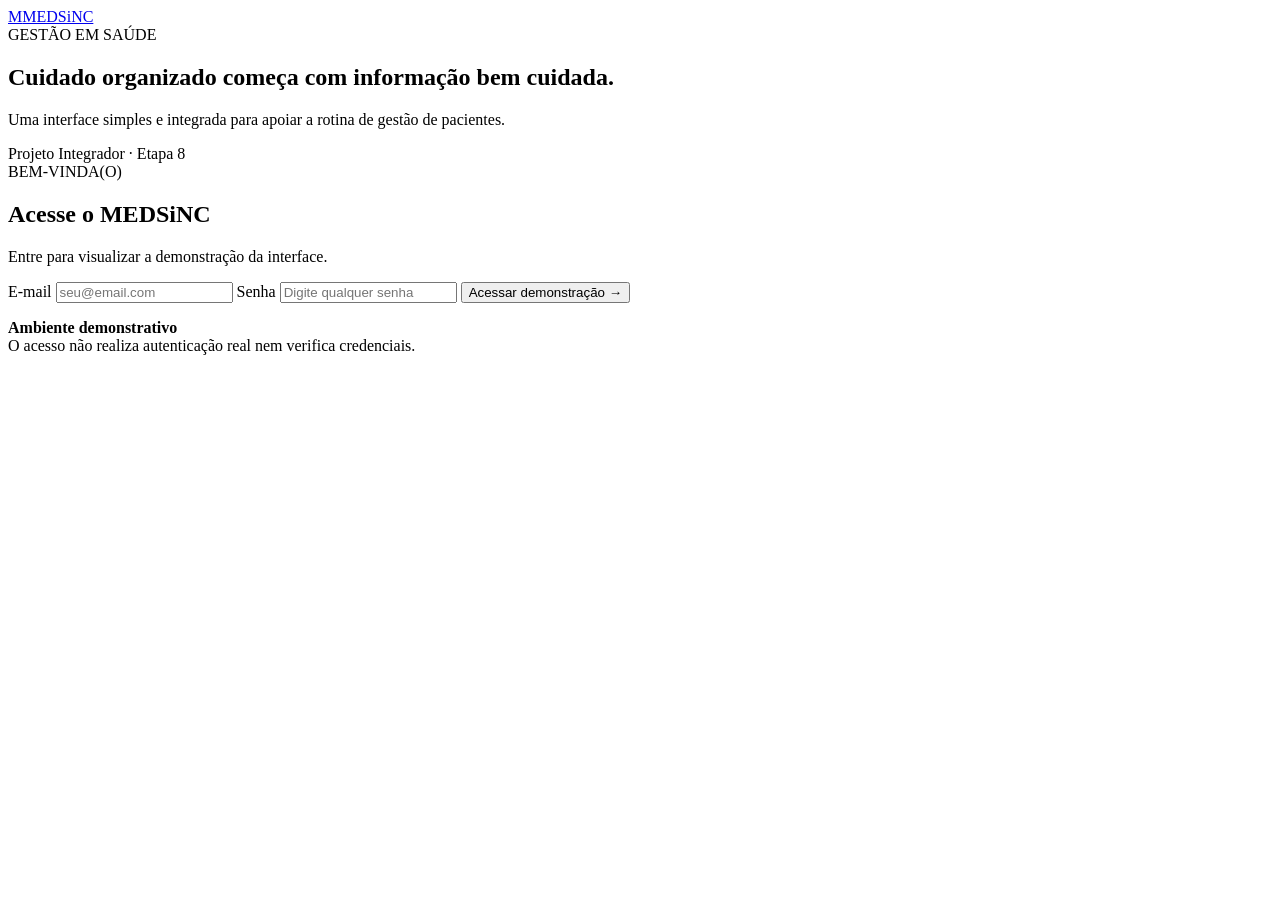
==== src/main/resources/static/index.html @ a8808d3c "feat(web): incorpora interface da Etapa 8" ====
<!DOCTYPE html>
<html lang="pt-BR">
<head>
  <meta charset="UTF-8">
  <meta name="viewport" content="width=device-width, initial-scale=1.0">
  <meta name="description" content="MEDSiNC — interface web demonstrativa para gestão de pacientes.">
    <meta name="author" content="Ana Clara Cruz">
  <title>Acesso | MEDSiNC</title>
  <link rel="stylesheet" href="assets/css/styles.css">
</head>
<body class="login-page">
  <main class="login-shell">
    <section class="login-brand">
      <a class="brand brand-light" href="index.html"><span class="brand-mark">M</span><span>MEDSiNC</span></a>
      <div class="brand-message">
        <span class="eyebrow">GESTÃO EM SAÚDE</span>
        <h1>Cuidado organizado começa com informação bem cuidada.</h1>
        <p>Uma interface simples e integrada para apoiar a rotina de gestão de pacientes.</p>
      </div>
      <span class="login-footnote">Projeto Integrador · Etapa 8</span>
    </section>
    <section class="login-panel">
      <div class="login-card">
        <span class="eyebrow">BEM-VINDA(O)</span>
        <h2>Acesse o MEDSiNC</h2>
        <p class="muted">Entre para visualizar a demonstração da interface.</p>
        <form id="login-form" class="form-stack">
          <label for="login-email">E-mail</label>
          <input id="login-email" name="email" type="email" placeholder="seu@email.com" autocomplete="username" required>
          <label for="login-password">Senha</label>
          <input id="login-password" name="password" type="password" placeholder="Digite qualquer senha" autocomplete="current-password" required>
          <button class="button button-primary button-full" type="submit">Acessar demonstração <span aria-hidden="true">→</span></button>
          <p id="login-feedback" class="form-feedback" role="status"></p>
        </form>
        <div class="demo-note"><strong>Ambiente demonstrativo</strong><br>O acesso não realiza autenticação real nem verifica credenciais.</div>
      </div>
    </section>
  </main>
  <script src="assets/js/app.js" defer></script>
</body>
</html>
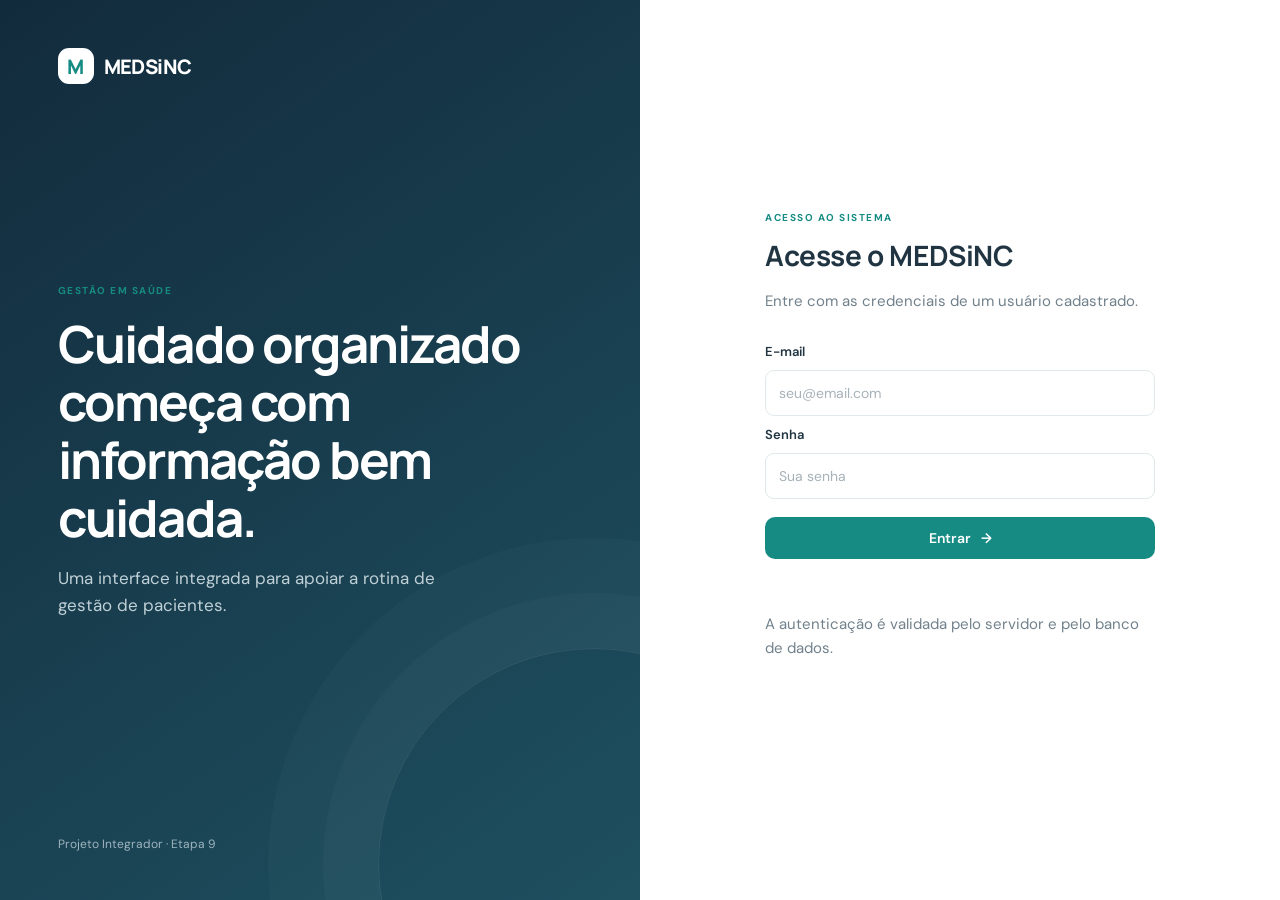
==== commit 0e71bd35: "feat(web): replace demo login copy with real authentication" ====
--- a/src/main/resources/static/index.html
+++ b/src/main/resources/static/index.html
@@ -3,8 +3,8 @@
 <head>
   <meta charset="UTF-8">
   <meta name="viewport" content="width=device-width, initial-scale=1.0">
-  <meta name="description" content="MEDSiNC — interface web demonstrativa para gestão de pacientes.">
-    <meta name="author" content="Ana Clara Cruz">
+  <meta name="description" content="MEDSiNC — aplicação web integrada para gestão de pacientes.">
+  <meta name="author" content="Ana Clara Cruz">
   <title>Acesso | MEDSiNC</title>
   <link rel="stylesheet" href="assets/css/styles.css">
 </head>
@@ -15,27 +15,27 @@
       <div class="brand-message">
         <span class="eyebrow">GESTÃO EM SAÚDE</span>
         <h1>Cuidado organizado começa com informação bem cuidada.</h1>
-        <p>Uma interface simples e integrada para apoiar a rotina de gestão de pacientes.</p>
+        <p>Uma interface integrada para apoiar a rotina de gestão de pacientes.</p>
       </div>
-      <span class="login-footnote">Projeto Integrador · Etapa 8</span>
+      <span class="login-footnote">Projeto Integrador · Etapa 9</span>
     </section>
     <section class="login-panel">
       <div class="login-card">
-        <span class="eyebrow">BEM-VINDA(O)</span>
+        <span class="eyebrow">ACESSO AO SISTEMA</span>
         <h2>Acesse o MEDSiNC</h2>
-        <p class="muted">Entre para visualizar a demonstração da interface.</p>
+        <p class="muted">Entre com as credenciais de um usuário cadastrado.</p>
         <form id="login-form" class="form-stack">
           <label for="login-email">E-mail</label>
           <input id="login-email" name="email" type="email" placeholder="seu@email.com" autocomplete="username" required>
           <label for="login-password">Senha</label>
-          <input id="login-password" name="password" type="password" placeholder="Digite qualquer senha" autocomplete="current-password" required>
-          <button class="button button-primary button-full" type="submit">Acessar demonstração <span aria-hidden="true">→</span></button>
-          <p id="login-feedback" class="form-feedback" role="status"></p>
+          <input id="login-password" name="password" type="password" placeholder="Sua senha" autocomplete="current-password" required>
+          <button class="button button-primary button-full" type="submit">Entrar <span aria-hidden="true">→</span></button>
+          <p id="login-feedback" class="form-feedback" role="status" aria-live="polite"></p>
         </form>
-        <div class="demo-note"><strong>Ambiente demonstrativo</strong><br>O acesso não realiza autenticação real nem verifica credenciais.</div>
+        <p class="muted">A autenticação é validada pelo servidor e pelo banco de dados.</p>
       </div>
     </section>
   </main>
   <script src="assets/js/app.js" defer></script>
 </body>
-</html>+</html>
--- a/src/main/resources/static/assets/css/styles.css
+++ b/src/main/resources/static/assets/css/styles.css
@@ -0,0 +1,5 @@
+@import url('https://fonts.googleapis.com/css2?family=DM+Sans:wght@400;500;600;700&family=Manrope:wght@400;500;600;700;800&display=swap');
+:root{--navy:#142c3d;--navy-2:#1d4054;--teal:#168b83;--teal-dark:#10746e;--mint:#e8f5f2;--bg:#f4f7f8;--surface:#fff;--text:#203442;--muted:#71818b;--line:#e2e9ec;--danger:#c34444;--shadow:0 14px 40px rgba(22,48,64,.07);--radius:16px}
+*{box-sizing:border-box}body{margin:0;font-family:'DM Sans',sans-serif;color:var(--text);background:var(--bg);font-size:15px}h1,h2,h3,strong,.brand{font-family:'Manrope',sans-serif}h1{font-size:30px;letter-spacing:-.8px;margin:8px 0}h2{font-size:22px;letter-spacing:-.4px;margin:0 0 8px}p{line-height:1.6}.muted,.card-heading p{color:var(--muted)}.eyebrow{font-size:10px;letter-spacing:1.5px;font-weight:700;color:var(--teal);display:block}.brand{display:flex;align-items:center;gap:10px;text-decoration:none;color:var(--navy);font-size:20px;font-weight:800;letter-spacing:-.6px}.brand-mark{display:grid;place-items:center;width:36px;height:36px;border-radius:11px;background:var(--teal);color:#fff;font-size:20px}.button{display:inline-flex;align-items:center;justify-content:center;gap:10px;border:0;border-radius:10px;padding:12px 17px;font:600 14px 'DM Sans',sans-serif;text-decoration:none;cursor:pointer;transition:.2s}.button-primary{background:var(--teal);color:#fff}.button-primary:hover{background:var(--teal-dark);transform:translateY(-1px)}.button-quiet{background:#edf2f4;color:var(--navy)}.button-quiet:hover{background:#e2eaed}.button-full{width:100%;margin-top:8px}.login-page{min-height:100vh;background:#fff}.login-shell{min-height:100vh;display:grid;grid-template-columns:1fr 1fr}.login-brand{background:linear-gradient(145deg,#122b3c,#1e5060);color:#fff;padding:48px 9%;display:flex;flex-direction:column;justify-content:space-between;position:relative;overflow:hidden}.login-brand:after{content:"";position:absolute;width:430px;height:430px;border:1px solid rgba(255,255,255,.09);border-radius:50%;right:-170px;bottom:-180px;box-shadow:0 0 0 55px rgba(255,255,255,.025),0 0 0 110px rgba(255,255,255,.02)}.brand-light{color:#fff}.brand-light .brand-mark{background:#fff;color:var(--teal)}.brand-message{max-width:510px;position:relative;z-index:1}.eyebrow-light{color:#8bd4c9}.brand-message h1{font-size:clamp(34px,4vw,52px);line-height:1.13;letter-spacing:-1.8px;margin:18px 0}.brand-message p{color:#c0d0d7;font-size:17px;max-width:420px}.login-footnote{color:#9eb4be;font-size:12px;position:relative;z-index:1}.login-panel{display:grid;place-items:center;padding:40px 24px}.login-card{width:min(100%,390px)}.login-card h2{font-size:28px;margin-top:12px}.login-card>.muted{margin-bottom:30px}.form-stack{display:flex;flex-direction:column;gap:10px}.form-stack label,.field label,.search-field label{font-weight:600;font-size:13px}.form-stack input,.field input,.field select,.search-field input{width:100%;height:46px;border:1px solid var(--line);border-radius:9px;padding:0 13px;background:#fff;color:var(--text);font:14px 'DM Sans',sans-serif;outline:none;transition:.2s}.form-stack input:focus,.field input:focus,.field select:focus,.search-field input:focus{border-color:var(--teal);box-shadow:0 0 0 3px rgba(22,139,131,.1)}input::placeholder{color:#a7b2b8}.demo-note{margin-top:26px;padding:14px 16px;background:var(--mint);border-radius:10px;color:#52716e;font-size:12px;line-height:1.7}.demo-note strong{color:#23645e}.app-layout{min-height:100vh}.sidebar{width:250px;background:#fff;border-right:1px solid var(--line);position:fixed;inset:0 auto 0 0;padding:28px 18px;display:flex;flex-direction:column;z-index:2}.sidebar .brand{padding:0 10px 42px}.nav-caption{font-size:10px;letter-spacing:1.3px;font-weight:700;color:#9aa8ae;padding:0 12px 12px}.side-nav{display:grid;gap:6px}.nav-link{display:flex;align-items:center;gap:12px;padding:12px;border-radius:9px;text-decoration:none;color:#657680;font-weight:500;font-size:14px}.nav-link span{font-size:18px;width:20px;text-align:center}.nav-link:hover,.nav-link.active{background:var(--mint);color:var(--teal-dark)}.sidebar-bottom{margin-top:auto;border-top:1px solid var(--line);padding:20px 5px 0;display:flex;align-items:center;gap:10px;font-size:12px}.avatar{width:34px;height:34px;border-radius:50%;background:#e6f1ef;color:var(--teal-dark);display:grid;place-items:center;font-weight:700}.sidebar-bottom strong,.sidebar-bottom small{display:block}.sidebar-bottom small{color:var(--muted);margin-top:3px}.main-content{margin-left:250px;padding:36px clamp(24px,4vw,62px);max-width:1600px}.topbar{display:flex;align-items:center;justify-content:space-between;gap:20px;margin-bottom:30px}.topbar h1{margin-bottom:3px}.topbar p{margin:5px 0 0}.welcome-card{background:linear-gradient(110deg,#183b4e,#236c70);border-radius:var(--radius);padding:32px 36px;color:#fff;display:flex;align-items:center;justify-content:space-between;overflow:hidden;position:relative}.welcome-card h2{font-size:27px;margin:12px 0 6px}.welcome-card p{color:#c7dcde;margin:0}.welcome-symbol{font-size:72px;color:rgba(255,255,255,.22);padding:0 24px}.section-heading{margin:32px 0 16px}.section-heading h2{font-size:19px;margin:5px 0}.stats-grid{display:grid;grid-template-columns:repeat(3,1fr);gap:16px}.stat-card,.content-card{background:#fff;border:1px solid var(--line);border-radius:var(--radius);box-shadow:var(--shadow)}.stat-card{padding:22px;display:flex;flex-direction:column;align-items:flex-start;gap:8px}.stat-icon,.action-icon{width:38px;height:38px;border-radius:11px;display:grid;place-items:center;background:var(--mint);color:var(--teal);font-size:20px}.stat-label{font-size:12px;color:var(--muted)}.stat-card>strong{font-size:30px;color:var(--navy)}.stat-card .stat-word{font-size:18px;margin:7px 0}.stat-card small,.action-card small{font-size:12px;color:var(--muted);line-height:1.5}.text-link{font-size:12px;font-weight:700;color:var(--teal-dark);text-decoration:none}.action-grid{display:grid;grid-template-columns:1fr 1fr;gap:16px;margin-top:20px}.action-card{display:flex;align-items:center;gap:14px;padding:19px;background:#fff;border:1px solid var(--line);border-radius:14px;text-decoration:none;color:var(--text);transition:.2s}.action-card:hover{border-color:#a9d6d0;transform:translateY(-2px)}.action-card strong,.action-card small{display:block}.action-card small{margin-top:4px}.action-arrow{margin-left:auto;color:var(--teal);font-size:20px}.notice{padding:13px 16px;border-radius:10px;background:#edf3f5;color:#627681;font-size:12px;margin:24px 0}.notice strong{color:#405a67}.page-footer{color:#9aa8ae;font-size:11px;padding:20px 0;border-top:1px solid var(--line);margin-top:28px}.content-card{padding:26px}.card-heading{display:flex;justify-content:space-between;align-items:flex-start;border-bottom:1px solid var(--line);padding-bottom:18px;margin-bottom:22px}.card-heading p{font-size:13px;margin:0}.required-note{font-size:11px;color:var(--muted)}.form-grid{display:grid;grid-template-columns:1fr 1fr;gap:20px}.field{display:flex;flex-direction:column;gap:8px}.field-span-2{grid-column:span 2}.field-hint,.field-error{font-size:11px;color:var(--muted);min-height:13px}.field-error{color:var(--danger)}.field.invalid input,.field.invalid select{border-color:var(--danger)}.form-actions{display:flex;justify-content:flex-end;gap:10px;border-top:1px solid var(--line);margin-top:24px;padding-top:20px}.form-feedback{font-size:13px;min-height:18px;margin:10px 0 0;color:var(--teal-dark)}.form-feedback.error{color:var(--danger)}.search-row{display:flex;align-items:flex-end;gap:12px}.search-field{flex:1;display:grid;gap:8px}.table-meta{display:flex;justify-content:space-between;align-items:center;padding:22px 0 12px;font-size:12px}.table-wrap{overflow-x:auto}table{width:100%;border-collapse:collapse;white-space:nowrap}th{text-align:left;background:#f6f9fa;color:#71818b;font-size:10px;letter-spacing:.8px;text-transform:uppercase;padding:13px}td{padding:15px 13px;border-bottom:1px solid var(--line);font-size:13px}tbody tr:hover{background:#fbfdfd}.empty-state{text-align:center;color:var(--muted);padding:30px}.table-id{color:var(--teal-dark);font-weight:700}.table-name{font-weight:600}.status-pill{display:inline-block;padding:5px 9px;border-radius:20px;background:var(--mint);color:var(--teal-dark);font-size:10px;font-weight:700}
+@media(max-width:900px){.sidebar{width:210px}.main-content{margin-left:210px;padding:28px 22px}.stats-grid{grid-template-columns:1fr 1fr}.stats-grid .stat-card:last-child{grid-column:span 2}}
+@media(max-width:650px){.login-shell{grid-template-columns:1fr}.login-brand{min-height:290px;padding:28px}.brand-message{margin:42px 0 24px}.brand-message h1{font-size:32px}.login-footnote{display:none}.login-panel{padding:42px 24px}.sidebar{position:static;width:auto;padding:14px 16px;border-right:0;border-bottom:1px solid var(--line)}.sidebar .brand{padding:0 5px 14px}.nav-caption,.sidebar-bottom{display:none}.side-nav{display:flex;overflow-x:auto}.nav-link{white-space:nowrap;font-size:12px;padding:9px}.main-content{margin-left:0;padding:24px 16px}.topbar{align-items:flex-start;flex-direction:column}.topbar .button{align-self:flex-start}.welcome-card{padding:24px}.welcome-card h2{font-size:22px}.welcome-symbol{font-size:44px;padding:0}.stats-grid{grid-template-columns:1fr}.stats-grid .stat-card:last-child{grid-column:auto}.action-grid{grid-template-columns:1fr}.content-card{padding:18px}.form-grid{grid-template-columns:1fr;gap:15px}.field-span-2{grid-column:auto}.form-actions{flex-direction:column-reverse}.form-actions .button{width:100%}.search-row{align-items:stretch;flex-direction:column}.search-row .button{width:100%}.card-heading{gap:10px}.required-note{white-space:nowrap}}
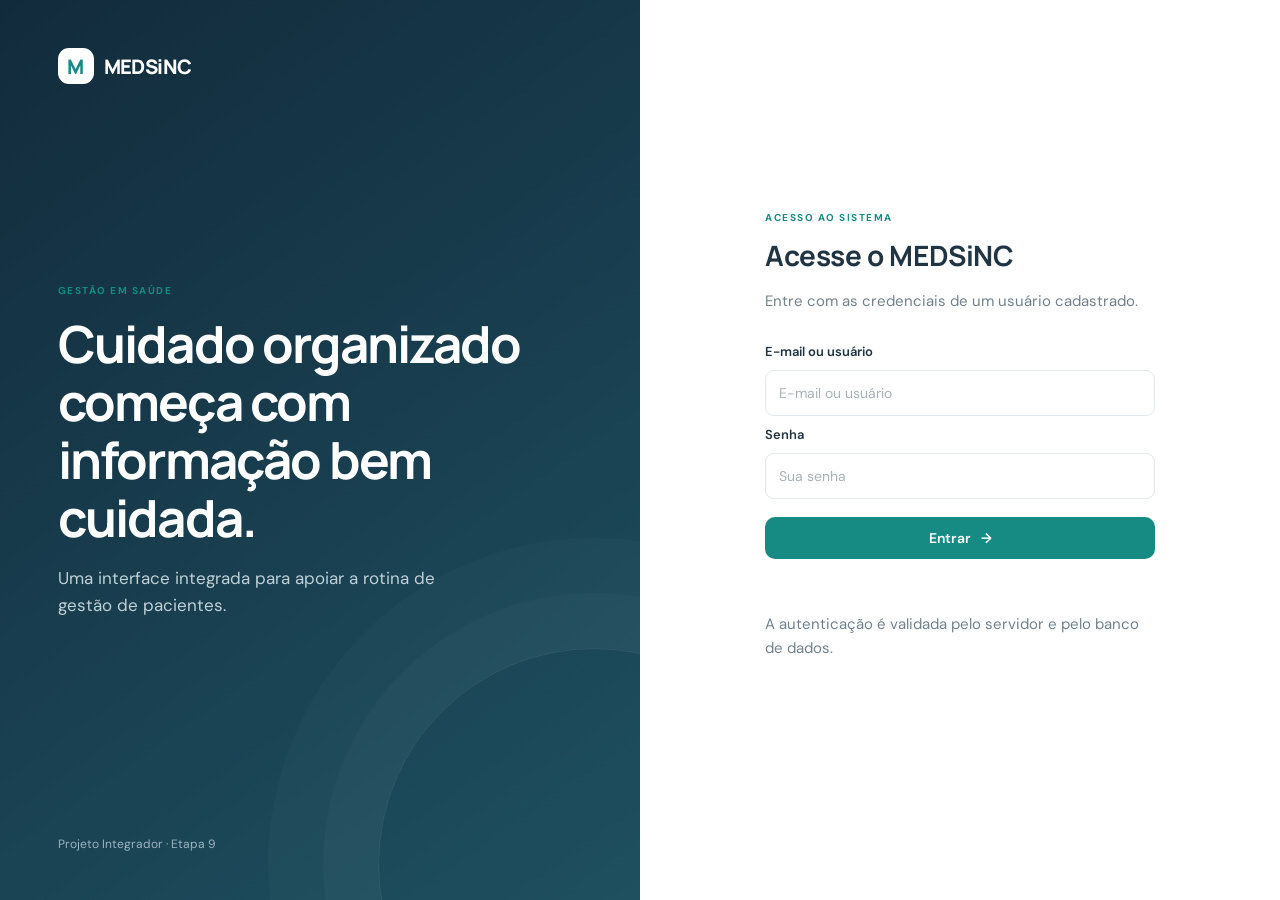
==== commit 4cac6f39: "fix(web): support legacy username values on login form" ====
--- a/src/main/resources/static/index.html
+++ b/src/main/resources/static/index.html
@@ -25,8 +25,8 @@
         <h2>Acesse o MEDSiNC</h2>
         <p class="muted">Entre com as credenciais de um usuário cadastrado.</p>
         <form id="login-form" class="form-stack">
-          <label for="login-email">E-mail</label>
-          <input id="login-email" name="email" type="email" placeholder="seu@email.com" autocomplete="username" required>
+          <label for="login-email">E-mail ou usuário</label>
+          <input id="login-email" name="email" type="text" placeholder="E-mail ou usuário" autocomplete="username" required>
           <label for="login-password">Senha</label>
           <input id="login-password" name="password" type="password" placeholder="Sua senha" autocomplete="current-password" required>
           <button class="button button-primary button-full" type="submit">Entrar <span aria-hidden="true">→</span></button>
